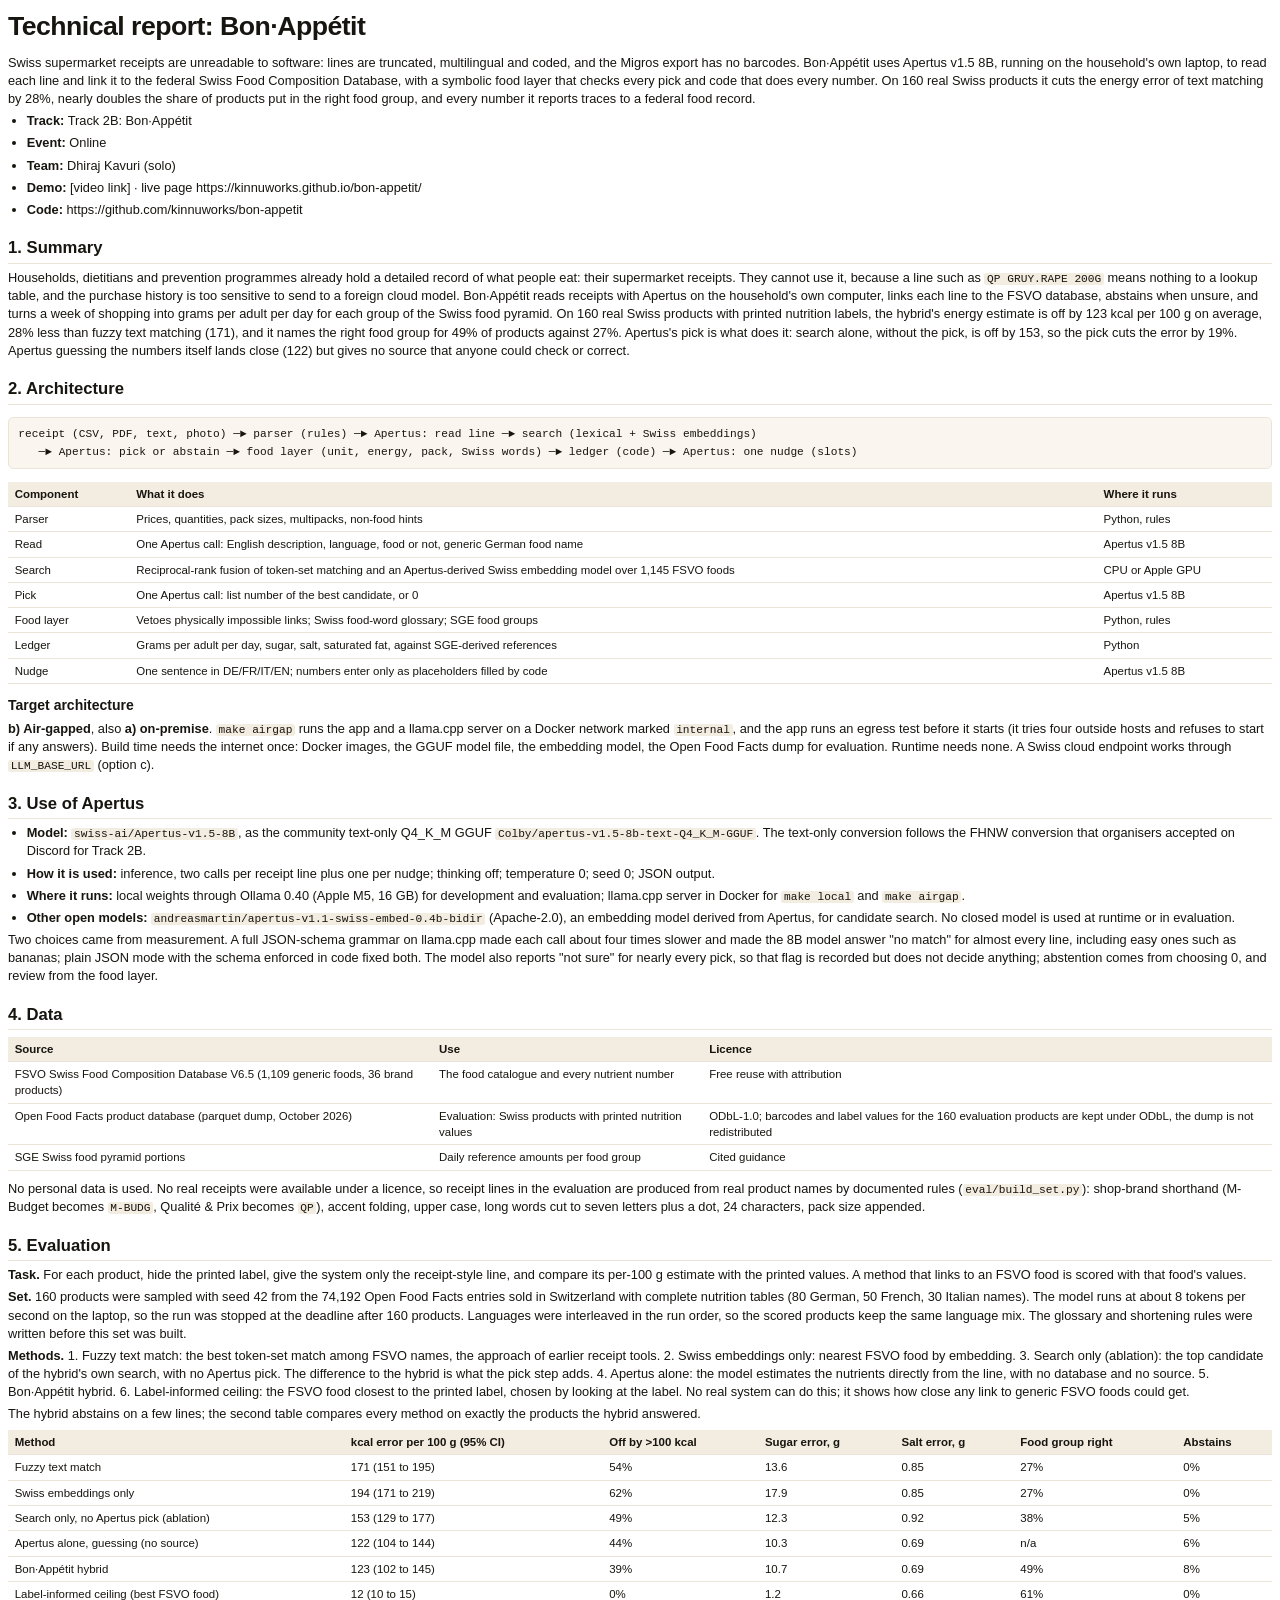
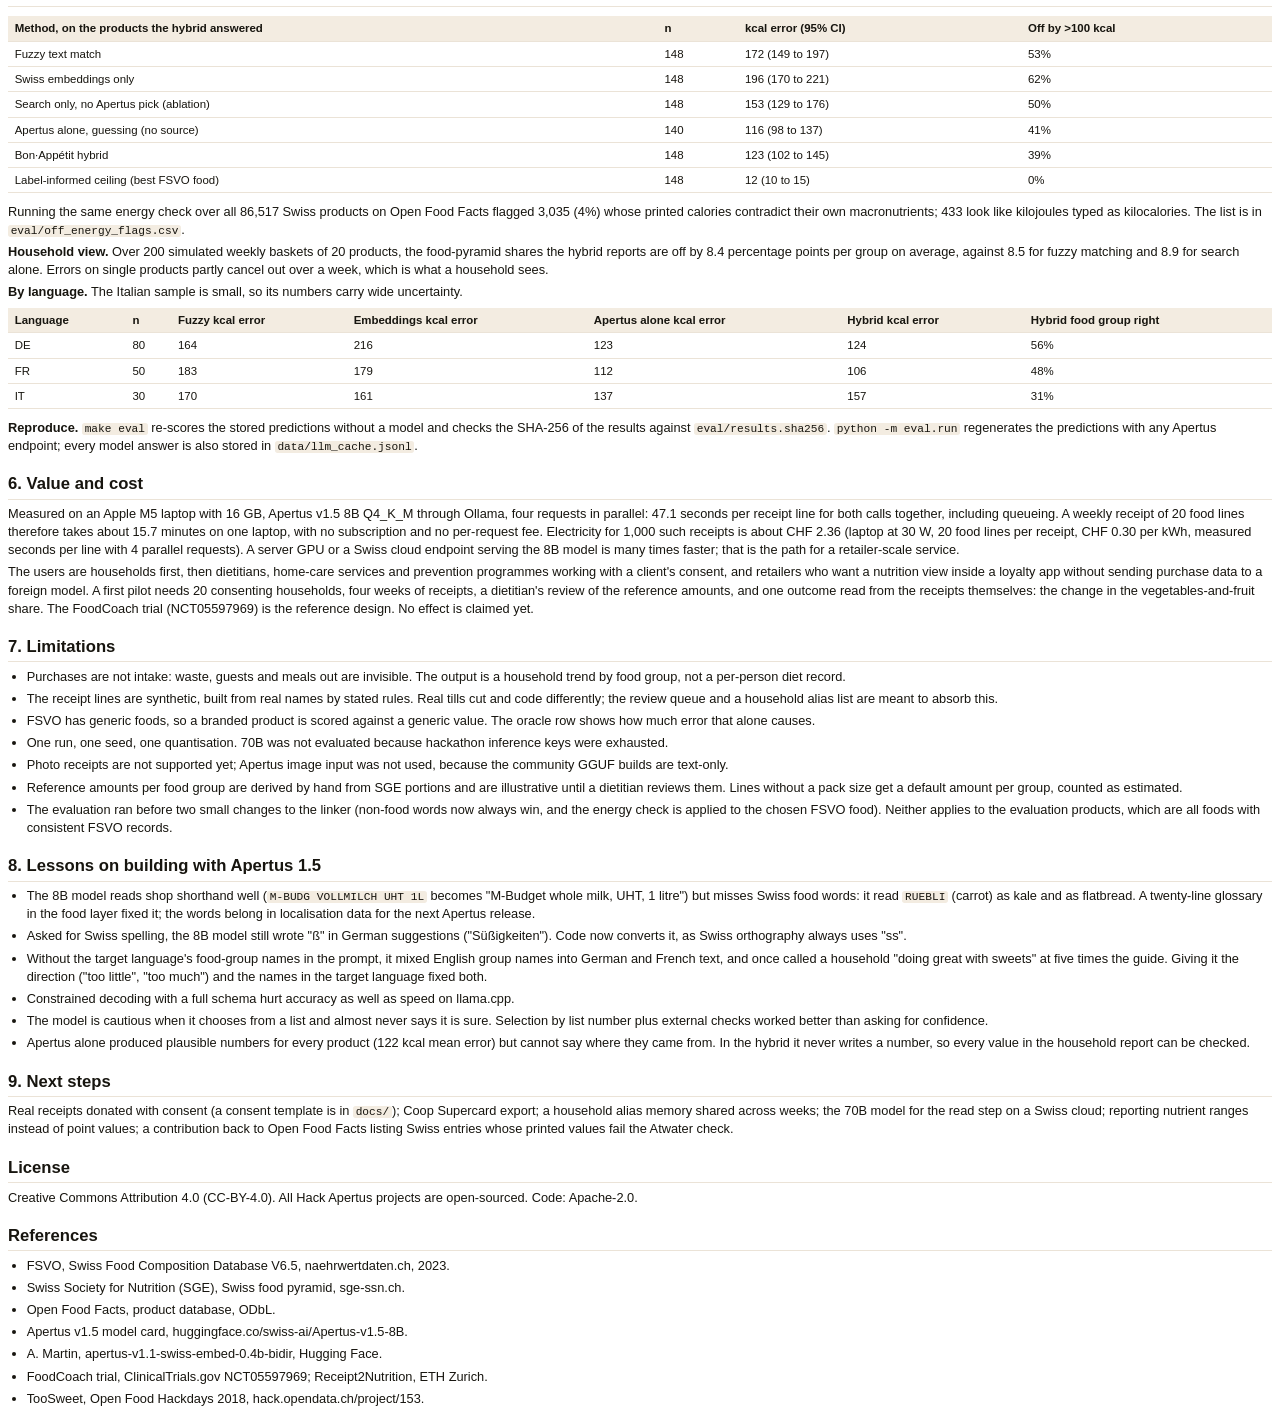
==== track_2b/docs/report.html @ 2a0ee04c "Final evaluation on 160 products, results hash, filled README and report, report PDF, restyled site " ====
<!doctype html><html><head><meta charset='utf-8'><style>
@page { size: A4; margin: 16mm 15mm 16mm 15mm; }
body { font: 9.6pt/1.42 "Inter", -apple-system, "Helvetica Neue", Arial, sans-serif; color: #17150F; }
h1 { font-size: 20pt; letter-spacing: -0.02em; margin: 0 0 6pt; }
h2 { font-size: 12.5pt; margin: 13pt 0 4pt; color: #17150F; border-bottom: 1px solid #EBE3D7; padding-bottom: 2pt; }
h3 { font-size: 10.5pt; margin: 9pt 0 3pt; }
p, li { margin: 3pt 0; }
ul { padding-left: 14pt; margin: 3pt 0; }
table { border-collapse: collapse; width: 100%; margin: 5pt 0 7pt; font-size: 8.6pt; }
th, td { border-bottom: 1px solid #EBE3D7; padding: 3pt 5pt; text-align: left; vertical-align: top; }
th { background: #F3ECE1; }
code { font: 8.4pt "JetBrains Mono", Menlo, monospace; background: #F3ECE1; padding: 0 2pt; border-radius: 2pt; }
pre { background: #FAF6EF; border: 1px solid #EBE3D7; padding: 5pt 7pt; border-radius: 4pt; white-space: pre-wrap; }
pre code { background: none; padding: 0; }
blockquote { margin: 4pt 0; padding-left: 8pt; border-left: 3px solid #D66B38; color: #423C33; }
img { max-width: 100%; }
</style></head><body><h1>Technical report: Bon·Appétit</h1>
<p>Swiss supermarket receipts are unreadable to software: lines are truncated, multilingual and coded, and the Migros export has no barcodes. Bon·Appétit uses Apertus v1.5 8B, running on the household's own laptop, to read each line and link it to the federal Swiss Food Composition Database, with a symbolic food layer that checks every pick and code that does every number. On 160 real Swiss products it cuts the energy error of text matching by 28%, nearly doubles the share of products put in the right food group, and every number it reports traces to a federal food record.</p>
<ul>
<li><strong>Track:</strong> Track 2B: Bon·Appétit</li>
<li><strong>Event:</strong> Online</li>
<li><strong>Team:</strong> Dhiraj Kavuri (solo)</li>
<li><strong>Demo:</strong> [video link] · live page https://kinnuworks.github.io/bon-appetit/</li>
<li><strong>Code:</strong> https://github.com/kinnuworks/bon-appetit</li>
</ul>
<h2>1. Summary</h2>
<p>Households, dietitians and prevention programmes already hold a detailed record of what people eat: their supermarket receipts. They cannot use it, because a line such as <code>QP GRUY.RAPE 200G</code> means nothing to a lookup table, and the purchase history is too sensitive to send to a foreign cloud model. Bon·Appétit reads receipts with Apertus on the household's own computer, links each line to the FSVO database, abstains when unsure, and turns a week of shopping into grams per adult per day for each group of the Swiss food pyramid. On 160 real Swiss products with printed nutrition labels, the hybrid's energy estimate is off by 123 kcal per 100 g on average, 28% less than fuzzy text matching (171), and it names the right food group for 49% of products against 27%. Apertus's pick is what does it: search alone, without the pick, is off by 153, so the pick cuts the error by 19%. Apertus guessing the numbers itself lands close (122) but gives no source that anyone could check or correct.</p>
<h2>2. Architecture</h2>
<pre><code>receipt (CSV, PDF, text, photo) ─► parser (rules) ─► Apertus: read line ─► search (lexical + Swiss embeddings)
   ─► Apertus: pick or abstain ─► food layer (unit, energy, pack, Swiss words) ─► ledger (code) ─► Apertus: one nudge (slots)
</code></pre>
<table>
<thead>
<tr>
<th>Component</th>
<th>What it does</th>
<th>Where it runs</th>
</tr>
</thead>
<tbody>
<tr>
<td>Parser</td>
<td>Prices, quantities, pack sizes, multipacks, non-food hints</td>
<td>Python, rules</td>
</tr>
<tr>
<td>Read</td>
<td>One Apertus call: English description, language, food or not, generic German food name</td>
<td>Apertus v1.5 8B</td>
</tr>
<tr>
<td>Search</td>
<td>Reciprocal-rank fusion of token-set matching and an Apertus-derived Swiss embedding model over 1,145 FSVO foods</td>
<td>CPU or Apple GPU</td>
</tr>
<tr>
<td>Pick</td>
<td>One Apertus call: list number of the best candidate, or 0</td>
<td>Apertus v1.5 8B</td>
</tr>
<tr>
<td>Food layer</td>
<td>Vetoes physically impossible links; Swiss food-word glossary; SGE food groups</td>
<td>Python, rules</td>
</tr>
<tr>
<td>Ledger</td>
<td>Grams per adult per day, sugar, salt, saturated fat, against SGE-derived references</td>
<td>Python</td>
</tr>
<tr>
<td>Nudge</td>
<td>One sentence in DE/FR/IT/EN; numbers enter only as placeholders filled by code</td>
<td>Apertus v1.5 8B</td>
</tr>
</tbody>
</table>
<h3>Target architecture</h3>
<p><strong>b) Air-gapped</strong>, also <strong>a) on-premise</strong>. <code>make airgap</code> runs the app and a llama.cpp server on a Docker network marked <code>internal</code>, and the app runs an egress test before it starts (it tries four outside hosts and refuses to start if any answers). Build time needs the internet once: Docker images, the GGUF model file, the embedding model, the Open Food Facts dump for evaluation. Runtime needs none. A Swiss cloud endpoint works through <code>LLM_BASE_URL</code> (option c).</p>
<h2>3. Use of Apertus</h2>
<ul>
<li><strong>Model:</strong> <code>swiss-ai/Apertus-v1.5-8B</code>, as the community text-only Q4_K_M GGUF <code>Colby/apertus-v1.5-8b-text-Q4_K_M-GGUF</code>. The text-only conversion follows the FHNW conversion that organisers accepted on Discord for Track 2B.</li>
<li><strong>How it is used:</strong> inference, two calls per receipt line plus one per nudge; thinking off; temperature 0; seed 0; JSON output.</li>
<li><strong>Where it runs:</strong> local weights through Ollama 0.40 (Apple M5, 16 GB) for development and evaluation; llama.cpp server in Docker for <code>make local</code> and <code>make airgap</code>.</li>
<li><strong>Other open models:</strong> <code>andreasmartin/apertus-v1.1-swiss-embed-0.4b-bidir</code> (Apache-2.0), an embedding model derived from Apertus, for candidate search. No closed model is used at runtime or in evaluation.</li>
</ul>
<p>Two choices came from measurement. A full JSON-schema grammar on llama.cpp made each call about four times slower and made the 8B model answer "no match" for almost every line, including easy ones such as bananas; plain JSON mode with the schema enforced in code fixed both. The model also reports "not sure" for nearly every pick, so that flag is recorded but does not decide anything; abstention comes from choosing 0, and review from the food layer.</p>
<h2>4. Data</h2>
<table>
<thead>
<tr>
<th>Source</th>
<th>Use</th>
<th>Licence</th>
</tr>
</thead>
<tbody>
<tr>
<td>FSVO Swiss Food Composition Database V6.5 (1,109 generic foods, 36 brand products)</td>
<td>The food catalogue and every nutrient number</td>
<td>Free reuse with attribution</td>
</tr>
<tr>
<td>Open Food Facts product database (parquet dump, October 2026)</td>
<td>Evaluation: Swiss products with printed nutrition values</td>
<td>ODbL-1.0; barcodes and label values for the 160 evaluation products are kept under ODbL, the dump is not redistributed</td>
</tr>
<tr>
<td>SGE Swiss food pyramid portions</td>
<td>Daily reference amounts per food group</td>
<td>Cited guidance</td>
</tr>
</tbody>
</table>
<p>No personal data is used. No real receipts were available under a licence, so receipt lines in the evaluation are produced from real product names by documented rules (<code>eval/build_set.py</code>): shop-brand shorthand (M-Budget becomes <code>M-BUDG</code>, Qualité &amp; Prix becomes <code>QP</code>), accent folding, upper case, long words cut to seven letters plus a dot, 24 characters, pack size appended.</p>
<h2>5. Evaluation</h2>
<p><strong>Task.</strong> For each product, hide the printed label, give the system only the receipt-style line, and compare its per-100 g estimate with the printed values. A method that links to an FSVO food is scored with that food's values.</p>
<p><strong>Set.</strong> 160 products were sampled with seed 42 from the 74,192 Open Food Facts entries sold in Switzerland with complete nutrition tables (80 German, 50 French, 30 Italian names). The model runs at about 8 tokens per second on the laptop, so the run was stopped at the deadline after 160 products. Languages were interleaved in the run order, so the scored products keep the same language mix. The glossary and shortening rules were written before this set was built.</p>
<p><strong>Methods.</strong>
1. Fuzzy text match: the best token-set match among FSVO names, the approach of earlier receipt tools.
2. Swiss embeddings only: nearest FSVO food by embedding.
3. Search only (ablation): the top candidate of the hybrid's own search, with no Apertus pick. The difference to the hybrid is what the pick step adds.
4. Apertus alone: the model estimates the nutrients directly from the line, with no database and no source.
5. Bon·Appétit hybrid.
6. Label-informed ceiling: the FSVO food closest to the printed label, chosen by looking at the label. No real system can do this; it shows how close any link to generic FSVO foods could get.</p>
<p>The hybrid abstains on a few lines; the second table compares every method on exactly the products the hybrid answered.</p>
<table>
<thead>
<tr>
<th>Method</th>
<th>kcal error per 100 g (95% CI)</th>
<th>Off by &gt;100 kcal</th>
<th>Sugar error, g</th>
<th>Salt error, g</th>
<th>Food group right</th>
<th>Abstains</th>
</tr>
</thead>
<tbody>
<tr>
<td>Fuzzy text match</td>
<td>171 (151 to 195)</td>
<td>54%</td>
<td>13.6</td>
<td>0.85</td>
<td>27%</td>
<td>0%</td>
</tr>
<tr>
<td>Swiss embeddings only</td>
<td>194 (171 to 219)</td>
<td>62%</td>
<td>17.9</td>
<td>0.85</td>
<td>27%</td>
<td>0%</td>
</tr>
<tr>
<td>Search only, no Apertus pick (ablation)</td>
<td>153 (129 to 177)</td>
<td>49%</td>
<td>12.3</td>
<td>0.92</td>
<td>38%</td>
<td>5%</td>
</tr>
<tr>
<td>Apertus alone, guessing (no source)</td>
<td>122 (104 to 144)</td>
<td>44%</td>
<td>10.3</td>
<td>0.69</td>
<td>n/a</td>
<td>6%</td>
</tr>
<tr>
<td>Bon·Appétit hybrid</td>
<td>123 (102 to 145)</td>
<td>39%</td>
<td>10.7</td>
<td>0.69</td>
<td>49%</td>
<td>8%</td>
</tr>
<tr>
<td>Label-informed ceiling (best FSVO food)</td>
<td>12 (10 to 15)</td>
<td>0%</td>
<td>1.2</td>
<td>0.66</td>
<td>61%</td>
<td>0%</td>
</tr>
</tbody>
</table>
<table>
<thead>
<tr>
<th>Method, on the products the hybrid answered</th>
<th>n</th>
<th>kcal error (95% CI)</th>
<th>Off by &gt;100 kcal</th>
</tr>
</thead>
<tbody>
<tr>
<td>Fuzzy text match</td>
<td>148</td>
<td>172 (149 to 197)</td>
<td>53%</td>
</tr>
<tr>
<td>Swiss embeddings only</td>
<td>148</td>
<td>196 (170 to 221)</td>
<td>62%</td>
</tr>
<tr>
<td>Search only, no Apertus pick (ablation)</td>
<td>148</td>
<td>153 (129 to 176)</td>
<td>50%</td>
</tr>
<tr>
<td>Apertus alone, guessing (no source)</td>
<td>140</td>
<td>116 (98 to 137)</td>
<td>41%</td>
</tr>
<tr>
<td>Bon·Appétit hybrid</td>
<td>148</td>
<td>123 (102 to 145)</td>
<td>39%</td>
</tr>
<tr>
<td>Label-informed ceiling (best FSVO food)</td>
<td>148</td>
<td>12 (10 to 15)</td>
<td>0%</td>
</tr>
</tbody>
</table>
<p>Running the same energy check over all 86,517 Swiss products on Open Food Facts flagged 3,035 (4%) whose printed calories contradict their own macronutrients; 433 look like kilojoules typed as kilocalories. The list is in <code>eval/off_energy_flags.csv</code>.</p>
<p><strong>Household view.</strong> Over 200 simulated weekly baskets of 20 products, the food-pyramid shares the hybrid reports are off by 8.4 percentage points per group on average, against 8.5 for fuzzy matching and 8.9 for search alone. Errors on single products partly cancel out over a week, which is what a household sees.</p>
<p><strong>By language.</strong> The Italian sample is small, so its numbers carry wide uncertainty.</p>
<table>
<thead>
<tr>
<th>Language</th>
<th>n</th>
<th>Fuzzy kcal error</th>
<th>Embeddings kcal error</th>
<th>Apertus alone kcal error</th>
<th>Hybrid kcal error</th>
<th>Hybrid food group right</th>
</tr>
</thead>
<tbody>
<tr>
<td>DE</td>
<td>80</td>
<td>164</td>
<td>216</td>
<td>123</td>
<td>124</td>
<td>56%</td>
</tr>
<tr>
<td>FR</td>
<td>50</td>
<td>183</td>
<td>179</td>
<td>112</td>
<td>106</td>
<td>48%</td>
</tr>
<tr>
<td>IT</td>
<td>30</td>
<td>170</td>
<td>161</td>
<td>137</td>
<td>157</td>
<td>31%</td>
</tr>
</tbody>
</table>
<p><strong>Reproduce.</strong> <code>make eval</code> re-scores the stored predictions without a model and checks the SHA-256 of the results against <code>eval/results.sha256</code>. <code>python -m eval.run</code> regenerates the predictions with any Apertus endpoint; every model answer is also stored in <code>data/llm_cache.jsonl</code>.</p>
<h2>6. Value and cost</h2>
<p>Measured on an Apple M5 laptop with 16 GB, Apertus v1.5 8B Q4_K_M through Ollama, four requests in parallel: 47.1 seconds per receipt line for both calls together, including queueing. A weekly receipt of 20 food lines therefore takes about 15.7 minutes on one laptop, with no subscription and no per-request fee. Electricity for 1,000 such receipts is about CHF 2.36 (laptop at 30 W, 20 food lines per receipt, CHF 0.30 per kWh, measured seconds per line with 4 parallel requests). A server GPU or a Swiss cloud endpoint serving the 8B model is many times faster; that is the path for a retailer-scale service.</p>
<p>The users are households first, then dietitians, home-care services and prevention programmes working with a client's consent, and retailers who want a nutrition view inside a loyalty app without sending purchase data to a foreign model. A first pilot needs 20 consenting households, four weeks of receipts, a dietitian's review of the reference amounts, and one outcome read from the receipts themselves: the change in the vegetables-and-fruit share. The FoodCoach trial (NCT05597969) is the reference design. No effect is claimed yet.</p>
<h2>7. Limitations</h2>
<ul>
<li>Purchases are not intake: waste, guests and meals out are invisible. The output is a household trend by food group, not a per-person diet record.</li>
<li>The receipt lines are synthetic, built from real names by stated rules. Real tills cut and code differently; the review queue and a household alias list are meant to absorb this.</li>
<li>FSVO has generic foods, so a branded product is scored against a generic value. The oracle row shows how much error that alone causes.</li>
<li>One run, one seed, one quantisation. 70B was not evaluated because hackathon inference keys were exhausted.</li>
<li>Photo receipts are not supported yet; Apertus image input was not used, because the community GGUF builds are text-only.</li>
<li>Reference amounts per food group are derived by hand from SGE portions and are illustrative until a dietitian reviews them. Lines without a pack size get a default amount per group, counted as estimated.</li>
<li>The evaluation ran before two small changes to the linker (non-food words now always win, and the energy check is applied to the chosen FSVO food). Neither applies to the evaluation products, which are all foods with consistent FSVO records.</li>
</ul>
<h2>8. Lessons on building with Apertus 1.5</h2>
<ul>
<li>The 8B model reads shop shorthand well (<code>M-BUDG VOLLMILCH UHT 1L</code> becomes "M-Budget whole milk, UHT, 1 litre") but misses Swiss food words: it read <code>RUEBLI</code> (carrot) as kale and as flatbread. A twenty-line glossary in the food layer fixed it; the words belong in localisation data for the next Apertus release.</li>
<li>Asked for Swiss spelling, the 8B model still wrote "ß" in German suggestions ("Süßigkeiten"). Code now converts it, as Swiss orthography always uses "ss".</li>
<li>Without the target language's food-group names in the prompt, it mixed English group names into German and French text, and once called a household "doing great with sweets" at five times the guide. Giving it the direction ("too little", "too much") and the names in the target language fixed both.</li>
<li>Constrained decoding with a full schema hurt accuracy as well as speed on llama.cpp.</li>
<li>The model is cautious when it chooses from a list and almost never says it is sure. Selection by list number plus external checks worked better than asking for confidence.</li>
<li>Apertus alone produced plausible numbers for every product (122 kcal mean error) but cannot say where they came from. In the hybrid it never writes a number, so every value in the household report can be checked.</li>
</ul>
<h2>9. Next steps</h2>
<p>Real receipts donated with consent (a consent template is in <code>docs/</code>); Coop Supercard export; a household alias memory shared across weeks; the 70B model for the read step on a Swiss cloud; reporting nutrient ranges instead of point values; a contribution back to Open Food Facts listing Swiss entries whose printed values fail the Atwater check.</p>
<h2>License</h2>
<p>Creative Commons Attribution 4.0 (CC-BY-4.0). All Hack Apertus projects are open-sourced. Code: Apache-2.0.</p>
<h2>References</h2>
<ul>
<li>FSVO, Swiss Food Composition Database V6.5, naehrwertdaten.ch, 2023.</li>
<li>Swiss Society for Nutrition (SGE), Swiss food pyramid, sge-ssn.ch.</li>
<li>Open Food Facts, product database, ODbL.</li>
<li>Apertus v1.5 model card, huggingface.co/swiss-ai/Apertus-v1.5-8B.</li>
<li>A. Martin, apertus-v1.1-swiss-embed-0.4b-bidir, Hugging Face.</li>
<li>FoodCoach trial, ClinicalTrials.gov NCT05597969; Receipt2Nutrition, ETH Zurich.</li>
<li>TooSweet, Open Food Hackdays 2018, hack.opendata.ch/project/153.</li>
</ul></body></html>
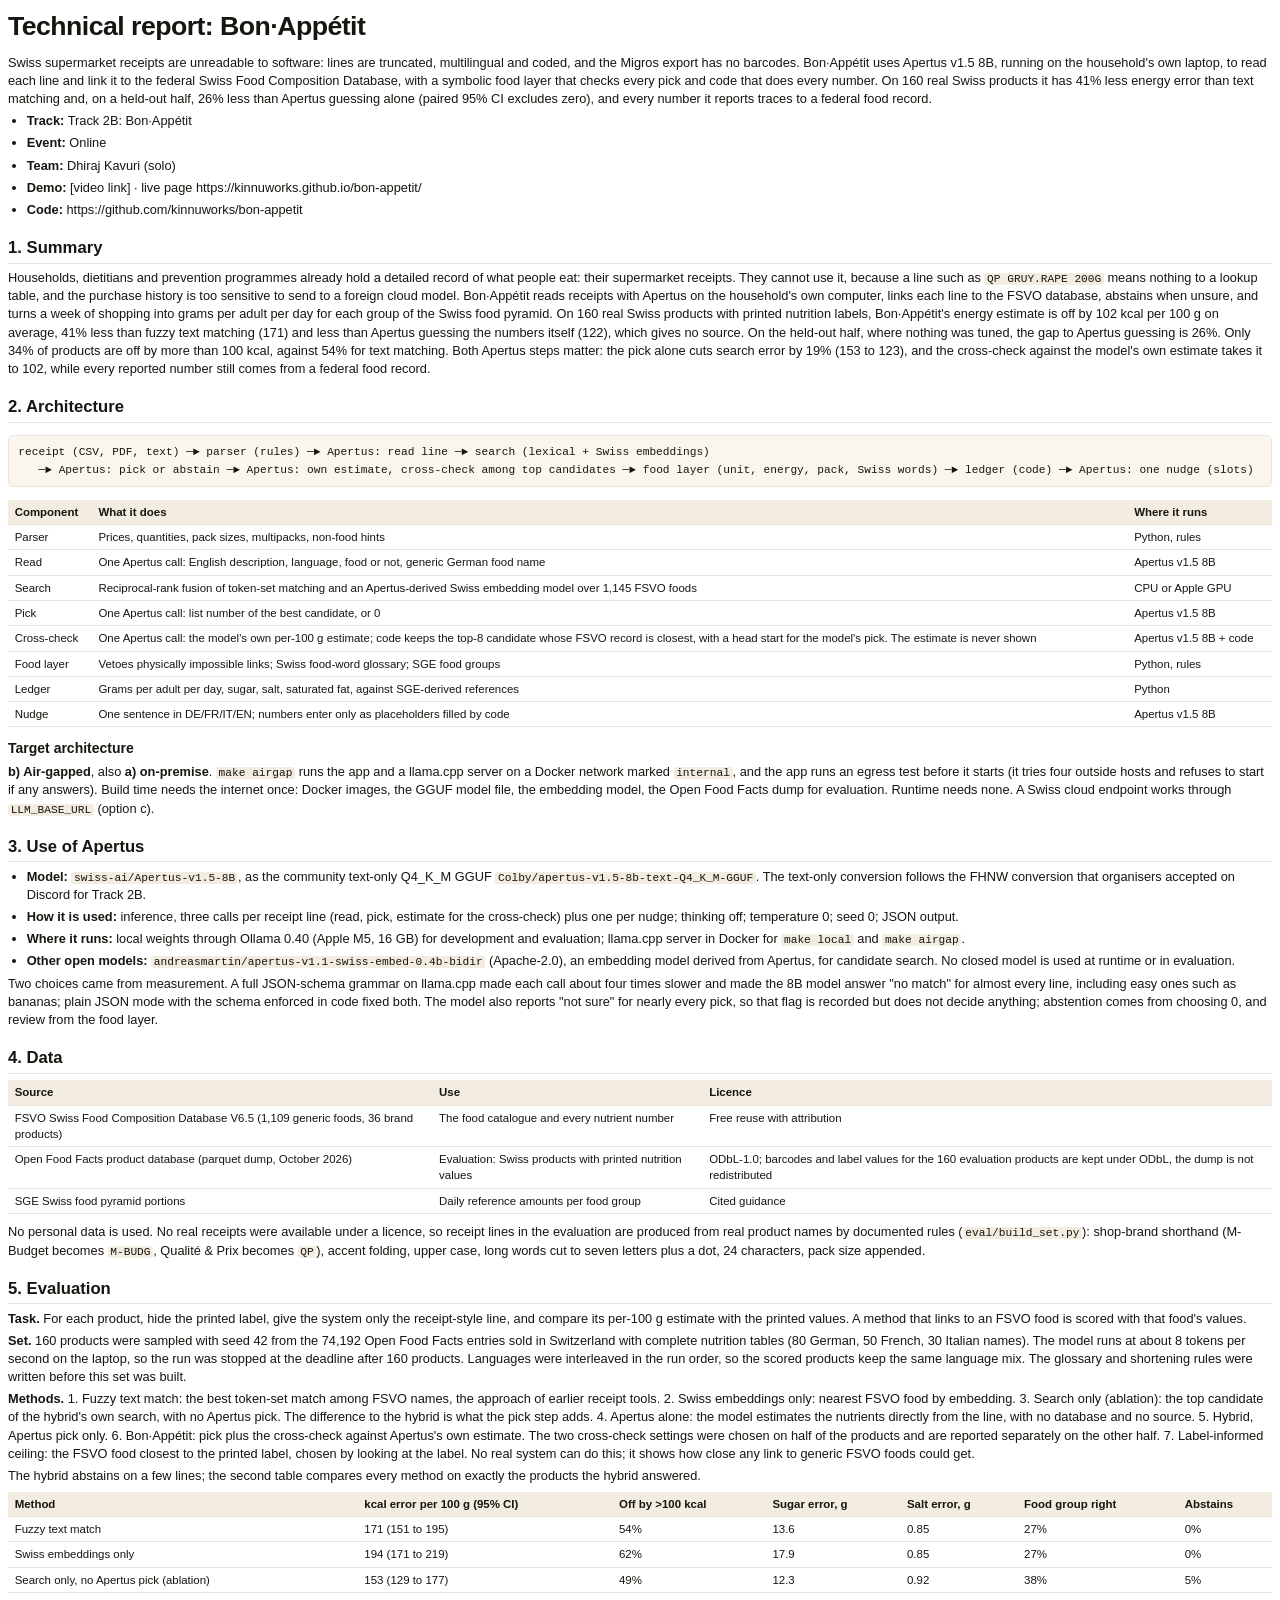
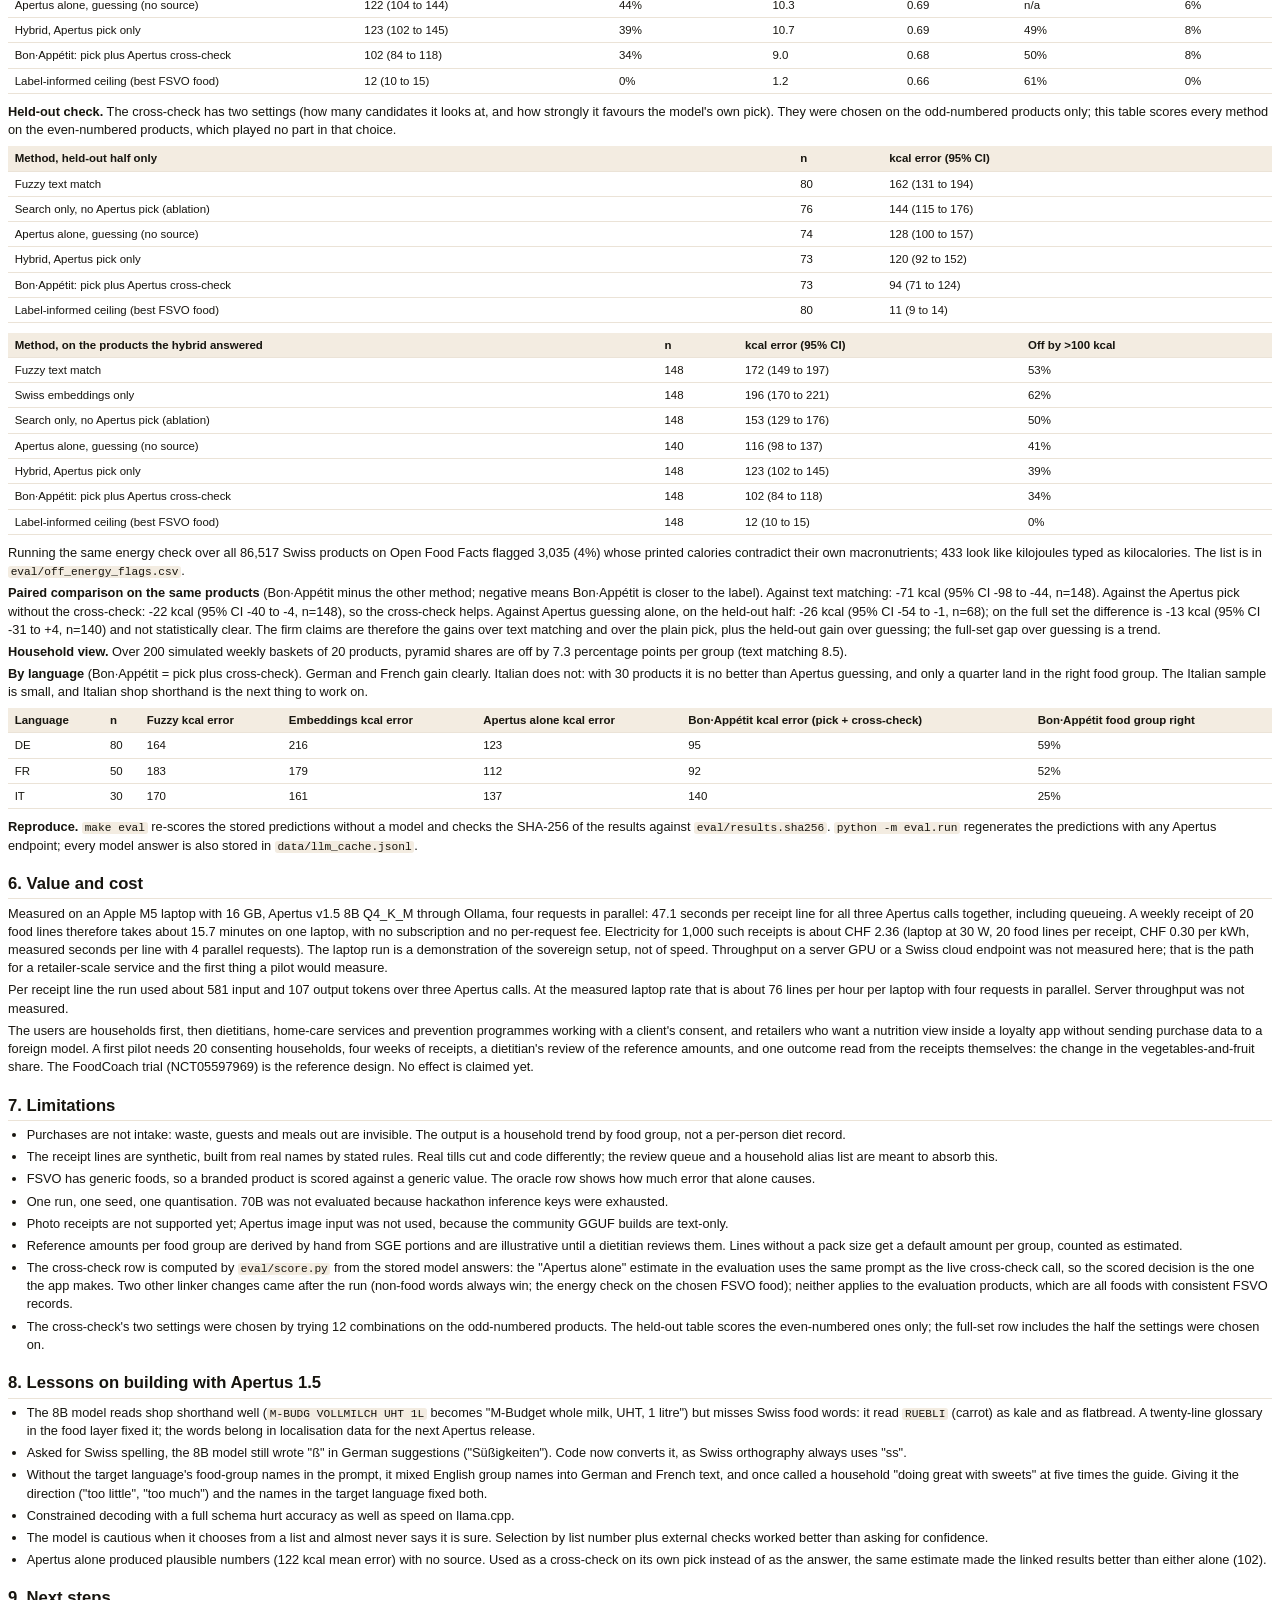
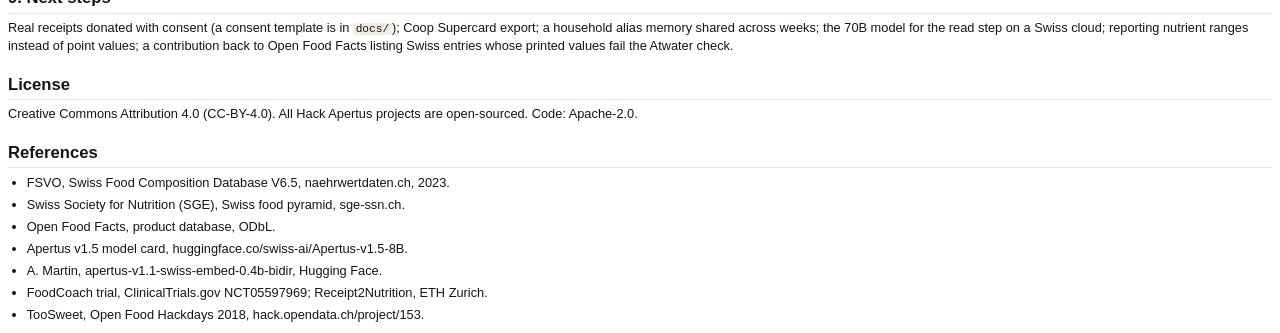
==== commit 3f9fbb4c: "Paired bootstrap comparisons, honest claim wording, scalability numbers Co-Authored-By: Claude Opus " ====
--- a/track_2b/docs/report.html
+++ b/track_2b/docs/report.html
@@ -15,7 +15,7 @@
 blockquote { margin: 4pt 0; padding-left: 8pt; border-left: 3px solid #D66B38; color: #423C33; }
 img { max-width: 100%; }
 </style></head><body><h1>Technical report: Bon·Appétit</h1>
-<p>Swiss supermarket receipts are unreadable to software: lines are truncated, multilingual and coded, and the Migros export has no barcodes. Bon·Appétit uses Apertus v1.5 8B, running on the household's own laptop, to read each line and link it to the federal Swiss Food Composition Database, with a symbolic food layer that checks every pick and code that does every number. On 160 real Swiss products it cuts the energy error of text matching by 28%, nearly doubles the share of products put in the right food group, and every number it reports traces to a federal food record.</p>
+<p>Swiss supermarket receipts are unreadable to software: lines are truncated, multilingual and coded, and the Migros export has no barcodes. Bon·Appétit uses Apertus v1.5 8B, running on the household's own laptop, to read each line and link it to the federal Swiss Food Composition Database, with a symbolic food layer that checks every pick and code that does every number. On 160 real Swiss products it has 41% less energy error than text matching and, on a held-out half, 26% less than Apertus guessing alone (paired 95% CI excludes zero), and every number it reports traces to a federal food record.</p>
 <ul>
 <li><strong>Track:</strong> Track 2B: Bon·Appétit</li>
 <li><strong>Event:</strong> Online</li>
@@ -24,10 +24,10 @@
 <li><strong>Code:</strong> https://github.com/kinnuworks/bon-appetit</li>
 </ul>
 <h2>1. Summary</h2>
-<p>Households, dietitians and prevention programmes already hold a detailed record of what people eat: their supermarket receipts. They cannot use it, because a line such as <code>QP GRUY.RAPE 200G</code> means nothing to a lookup table, and the purchase history is too sensitive to send to a foreign cloud model. Bon·Appétit reads receipts with Apertus on the household's own computer, links each line to the FSVO database, abstains when unsure, and turns a week of shopping into grams per adult per day for each group of the Swiss food pyramid. On 160 real Swiss products with printed nutrition labels, the hybrid's energy estimate is off by 123 kcal per 100 g on average, 28% less than fuzzy text matching (171), and it names the right food group for 49% of products against 27%. Apertus's pick is what does it: search alone, without the pick, is off by 153, so the pick cuts the error by 19%. Apertus guessing the numbers itself lands close (122) but gives no source that anyone could check or correct.</p>
+<p>Households, dietitians and prevention programmes already hold a detailed record of what people eat: their supermarket receipts. They cannot use it, because a line such as <code>QP GRUY.RAPE 200G</code> means nothing to a lookup table, and the purchase history is too sensitive to send to a foreign cloud model. Bon·Appétit reads receipts with Apertus on the household's own computer, links each line to the FSVO database, abstains when unsure, and turns a week of shopping into grams per adult per day for each group of the Swiss food pyramid. On 160 real Swiss products with printed nutrition labels, Bon·Appétit's energy estimate is off by 102 kcal per 100 g on average, 41% less than fuzzy text matching (171) and less than Apertus guessing the numbers itself (122), which gives no source. On the held-out half, where nothing was tuned, the gap to Apertus guessing is 26%. Only 34% of products are off by more than 100 kcal, against 54% for text matching. Both Apertus steps matter: the pick alone cuts search error by 19% (153 to 123), and the cross-check against the model's own estimate takes it to 102, while every reported number still comes from a federal food record.</p>
 <h2>2. Architecture</h2>
-<pre><code>receipt (CSV, PDF, text, photo) ─► parser (rules) ─► Apertus: read line ─► search (lexical + Swiss embeddings)
-   ─► Apertus: pick or abstain ─► food layer (unit, energy, pack, Swiss words) ─► ledger (code) ─► Apertus: one nudge (slots)
+<pre><code>receipt (CSV, PDF, text) ─► parser (rules) ─► Apertus: read line ─► search (lexical + Swiss embeddings)
+   ─► Apertus: pick or abstain ─► Apertus: own estimate, cross-check among top candidates ─► food layer (unit, energy, pack, Swiss words) ─► ledger (code) ─► Apertus: one nudge (slots)
 </code></pre>
 <table>
 <thead>
@@ -59,6 +59,11 @@
 <td>Apertus v1.5 8B</td>
 </tr>
 <tr>
+<td>Cross-check</td>
+<td>One Apertus call: the model's own per-100 g estimate; code keeps the top-8 candidate whose FSVO record is closest, with a head start for the model's pick. The estimate is never shown</td>
+<td>Apertus v1.5 8B + code</td>
+</tr>
+<tr>
 <td>Food layer</td>
 <td>Vetoes physically impossible links; Swiss food-word glossary; SGE food groups</td>
 <td>Python, rules</td>
@@ -80,7 +85,7 @@
 <h2>3. Use of Apertus</h2>
 <ul>
 <li><strong>Model:</strong> <code>swiss-ai/Apertus-v1.5-8B</code>, as the community text-only Q4_K_M GGUF <code>Colby/apertus-v1.5-8b-text-Q4_K_M-GGUF</code>. The text-only conversion follows the FHNW conversion that organisers accepted on Discord for Track 2B.</li>
-<li><strong>How it is used:</strong> inference, two calls per receipt line plus one per nudge; thinking off; temperature 0; seed 0; JSON output.</li>
+<li><strong>How it is used:</strong> inference, three calls per receipt line (read, pick, estimate for the cross-check) plus one per nudge; thinking off; temperature 0; seed 0; JSON output.</li>
 <li><strong>Where it runs:</strong> local weights through Ollama 0.40 (Apple M5, 16 GB) for development and evaluation; llama.cpp server in Docker for <code>make local</code> and <code>make airgap</code>.</li>
 <li><strong>Other open models:</strong> <code>andreasmartin/apertus-v1.1-swiss-embed-0.4b-bidir</code> (Apache-2.0), an embedding model derived from Apertus, for candidate search. No closed model is used at runtime or in evaluation.</li>
 </ul>
@@ -121,8 +126,9 @@
 2. Swiss embeddings only: nearest FSVO food by embedding.
 3. Search only (ablation): the top candidate of the hybrid's own search, with no Apertus pick. The difference to the hybrid is what the pick step adds.
 4. Apertus alone: the model estimates the nutrients directly from the line, with no database and no source.
-5. Bon·Appétit hybrid.
-6. Label-informed ceiling: the FSVO food closest to the printed label, chosen by looking at the label. No real system can do this; it shows how close any link to generic FSVO foods could get.</p>
+5. Hybrid, Apertus pick only.
+6. Bon·Appétit: pick plus the cross-check against Apertus's own estimate. The two cross-check settings were chosen on half of the products and are reported separately on the other half.
+7. Label-informed ceiling: the FSVO food closest to the printed label, chosen by looking at the label. No real system can do this; it shows how close any link to generic FSVO foods could get.</p>
 <p>The hybrid abstains on a few lines; the second table compares every method on exactly the products the hybrid answered.</p>
 <table>
 <thead>
@@ -174,7 +180,7 @@
 <td>6%</td>
 </tr>
 <tr>
-<td>Bon·Appétit hybrid</td>
+<td>Hybrid, Apertus pick only</td>
 <td>123 (102 to 145)</td>
 <td>39%</td>
 <td>10.7</td>
@@ -183,6 +189,15 @@
 <td>8%</td>
 </tr>
 <tr>
+<td>Bon·Appétit: pick plus Apertus cross-check</td>
+<td>102 (84 to 118)</td>
+<td>34%</td>
+<td>9.0</td>
+<td>0.68</td>
+<td>50%</td>
+<td>8%</td>
+</tr>
+<tr>
 <td>Label-informed ceiling (best FSVO food)</td>
 <td>12 (10 to 15)</td>
 <td>0%</td>
@@ -190,6 +205,48 @@
 <td>0.66</td>
 <td>61%</td>
 <td>0%</td>
+</tr>
+</tbody>
+</table>
+<p><strong>Held-out check.</strong> The cross-check has two settings (how many candidates it looks at, and how strongly it favours the model's own pick). They were chosen on the odd-numbered products only; this table scores every method on the even-numbered products, which played no part in that choice.</p>
+<table>
+<thead>
+<tr>
+<th>Method, held-out half only</th>
+<th>n</th>
+<th>kcal error (95% CI)</th>
+</tr>
+</thead>
+<tbody>
+<tr>
+<td>Fuzzy text match</td>
+<td>80</td>
+<td>162 (131 to 194)</td>
+</tr>
+<tr>
+<td>Search only, no Apertus pick (ablation)</td>
+<td>76</td>
+<td>144 (115 to 176)</td>
+</tr>
+<tr>
+<td>Apertus alone, guessing (no source)</td>
+<td>74</td>
+<td>128 (100 to 157)</td>
+</tr>
+<tr>
+<td>Hybrid, Apertus pick only</td>
+<td>73</td>
+<td>120 (92 to 152)</td>
+</tr>
+<tr>
+<td>Bon·Appétit: pick plus Apertus cross-check</td>
+<td>73</td>
+<td>94 (71 to 124)</td>
+</tr>
+<tr>
+<td>Label-informed ceiling (best FSVO food)</td>
+<td>80</td>
+<td>11 (9 to 14)</td>
 </tr>
 </tbody>
 </table>
@@ -228,12 +285,18 @@
 <td>41%</td>
 </tr>
 <tr>
-<td>Bon·Appétit hybrid</td>
+<td>Hybrid, Apertus pick only</td>
 <td>148</td>
 <td>123 (102 to 145)</td>
 <td>39%</td>
 </tr>
 <tr>
+<td>Bon·Appétit: pick plus Apertus cross-check</td>
+<td>148</td>
+<td>102 (84 to 118)</td>
+<td>34%</td>
+</tr>
+<tr>
 <td>Label-informed ceiling (best FSVO food)</td>
 <td>148</td>
 <td>12 (10 to 15)</td>
@@ -242,8 +305,9 @@
 </tbody>
 </table>
 <p>Running the same energy check over all 86,517 Swiss products on Open Food Facts flagged 3,035 (4%) whose printed calories contradict their own macronutrients; 433 look like kilojoules typed as kilocalories. The list is in <code>eval/off_energy_flags.csv</code>.</p>
-<p><strong>Household view.</strong> Over 200 simulated weekly baskets of 20 products, the food-pyramid shares the hybrid reports are off by 8.4 percentage points per group on average, against 8.5 for fuzzy matching and 8.9 for search alone. Errors on single products partly cancel out over a week, which is what a household sees.</p>
-<p><strong>By language.</strong> The Italian sample is small, so its numbers carry wide uncertainty.</p>
+<p><strong>Paired comparison on the same products</strong> (Bon·Appétit minus the other method; negative means Bon·Appétit is closer to the label). Against text matching: -71 kcal (95% CI -98 to -44, n=148). Against the Apertus pick without the cross-check: -22 kcal (95% CI -40 to -4, n=148), so the cross-check helps. Against Apertus guessing alone, on the held-out half: -26 kcal (95% CI -54 to -1, n=68); on the full set the difference is -13 kcal (95% CI -31 to +4, n=140) and not statistically clear. The firm claims are therefore the gains over text matching and over the plain pick, plus the held-out gain over guessing; the full-set gap over guessing is a trend.</p>
+<p><strong>Household view.</strong> Over 200 simulated weekly baskets of 20 products, pyramid shares are off by 7.3 percentage points per group (text matching 8.5).</p>
+<p><strong>By language</strong> (Bon·Appétit = pick plus cross-check). German and French gain clearly. Italian does not: with 30 products it is no better than Apertus guessing, and only a quarter land in the right food group. The Italian sample is small, and Italian shop shorthand is the next thing to work on.</p>
 <table>
 <thead>
 <tr>
@@ -252,8 +316,8 @@
 <th>Fuzzy kcal error</th>
 <th>Embeddings kcal error</th>
 <th>Apertus alone kcal error</th>
-<th>Hybrid kcal error</th>
-<th>Hybrid food group right</th>
+<th>Bon·Appétit kcal error (pick + cross-check)</th>
+<th>Bon·Appétit food group right</th>
 </tr>
 </thead>
 <tbody>
@@ -263,8 +327,8 @@
 <td>164</td>
 <td>216</td>
 <td>123</td>
-<td>124</td>
-<td>56%</td>
+<td>95</td>
+<td>59%</td>
 </tr>
 <tr>
 <td>FR</td>
@@ -272,8 +336,8 @@
 <td>183</td>
 <td>179</td>
 <td>112</td>
-<td>106</td>
-<td>48%</td>
+<td>92</td>
+<td>52%</td>
 </tr>
 <tr>
 <td>IT</td>
@@ -281,14 +345,15 @@
 <td>170</td>
 <td>161</td>
 <td>137</td>
-<td>157</td>
-<td>31%</td>
+<td>140</td>
+<td>25%</td>
 </tr>
 </tbody>
 </table>
 <p><strong>Reproduce.</strong> <code>make eval</code> re-scores the stored predictions without a model and checks the SHA-256 of the results against <code>eval/results.sha256</code>. <code>python -m eval.run</code> regenerates the predictions with any Apertus endpoint; every model answer is also stored in <code>data/llm_cache.jsonl</code>.</p>
 <h2>6. Value and cost</h2>
-<p>Measured on an Apple M5 laptop with 16 GB, Apertus v1.5 8B Q4_K_M through Ollama, four requests in parallel: 47.1 seconds per receipt line for both calls together, including queueing. A weekly receipt of 20 food lines therefore takes about 15.7 minutes on one laptop, with no subscription and no per-request fee. Electricity for 1,000 such receipts is about CHF 2.36 (laptop at 30 W, 20 food lines per receipt, CHF 0.30 per kWh, measured seconds per line with 4 parallel requests). A server GPU or a Swiss cloud endpoint serving the 8B model is many times faster; that is the path for a retailer-scale service.</p>
+<p>Measured on an Apple M5 laptop with 16 GB, Apertus v1.5 8B Q4_K_M through Ollama, four requests in parallel: 47.1 seconds per receipt line for all three Apertus calls together, including queueing. A weekly receipt of 20 food lines therefore takes about 15.7 minutes on one laptop, with no subscription and no per-request fee. Electricity for 1,000 such receipts is about CHF 2.36 (laptop at 30 W, 20 food lines per receipt, CHF 0.30 per kWh, measured seconds per line with 4 parallel requests). The laptop run is a demonstration of the sovereign setup, not of speed. Throughput on a server GPU or a Swiss cloud endpoint was not measured here; that is the path for a retailer-scale service and the first thing a pilot would measure.</p>
+<p>Per receipt line the run used about 581 input and 107 output tokens over three Apertus calls. At the measured laptop rate that is about 76 lines per hour per laptop with four requests in parallel. Server throughput was not measured.</p>
 <p>The users are households first, then dietitians, home-care services and prevention programmes working with a client's consent, and retailers who want a nutrition view inside a loyalty app without sending purchase data to a foreign model. A first pilot needs 20 consenting households, four weeks of receipts, a dietitian's review of the reference amounts, and one outcome read from the receipts themselves: the change in the vegetables-and-fruit share. The FoodCoach trial (NCT05597969) is the reference design. No effect is claimed yet.</p>
 <h2>7. Limitations</h2>
 <ul>
@@ -298,7 +363,8 @@
 <li>One run, one seed, one quantisation. 70B was not evaluated because hackathon inference keys were exhausted.</li>
 <li>Photo receipts are not supported yet; Apertus image input was not used, because the community GGUF builds are text-only.</li>
 <li>Reference amounts per food group are derived by hand from SGE portions and are illustrative until a dietitian reviews them. Lines without a pack size get a default amount per group, counted as estimated.</li>
-<li>The evaluation ran before two small changes to the linker (non-food words now always win, and the energy check is applied to the chosen FSVO food). Neither applies to the evaluation products, which are all foods with consistent FSVO records.</li>
+<li>The cross-check row is computed by <code>eval/score.py</code> from the stored model answers: the "Apertus alone" estimate in the evaluation uses the same prompt as the live cross-check call, so the scored decision is the one the app makes. Two other linker changes came after the run (non-food words always win; the energy check on the chosen FSVO food); neither applies to the evaluation products, which are all foods with consistent FSVO records.</li>
+<li>The cross-check's two settings were chosen by trying 12 combinations on the odd-numbered products. The held-out table scores the even-numbered ones only; the full-set row includes the half the settings were chosen on.</li>
 </ul>
 <h2>8. Lessons on building with Apertus 1.5</h2>
 <ul>
@@ -307,7 +373,7 @@
 <li>Without the target language's food-group names in the prompt, it mixed English group names into German and French text, and once called a household "doing great with sweets" at five times the guide. Giving it the direction ("too little", "too much") and the names in the target language fixed both.</li>
 <li>Constrained decoding with a full schema hurt accuracy as well as speed on llama.cpp.</li>
 <li>The model is cautious when it chooses from a list and almost never says it is sure. Selection by list number plus external checks worked better than asking for confidence.</li>
-<li>Apertus alone produced plausible numbers for every product (122 kcal mean error) but cannot say where they came from. In the hybrid it never writes a number, so every value in the household report can be checked.</li>
+<li>Apertus alone produced plausible numbers (122 kcal mean error) with no source. Used as a cross-check on its own pick instead of as the answer, the same estimate made the linked results better than either alone (102).</li>
 </ul>
 <h2>9. Next steps</h2>
 <p>Real receipts donated with consent (a consent template is in <code>docs/</code>); Coop Supercard export; a household alias memory shared across weeks; the 70B model for the read step on a Swiss cloud; reporting nutrient ranges instead of point values; a contribution back to Open Food Facts listing Swiss entries whose printed values fail the Atwater check.</p>
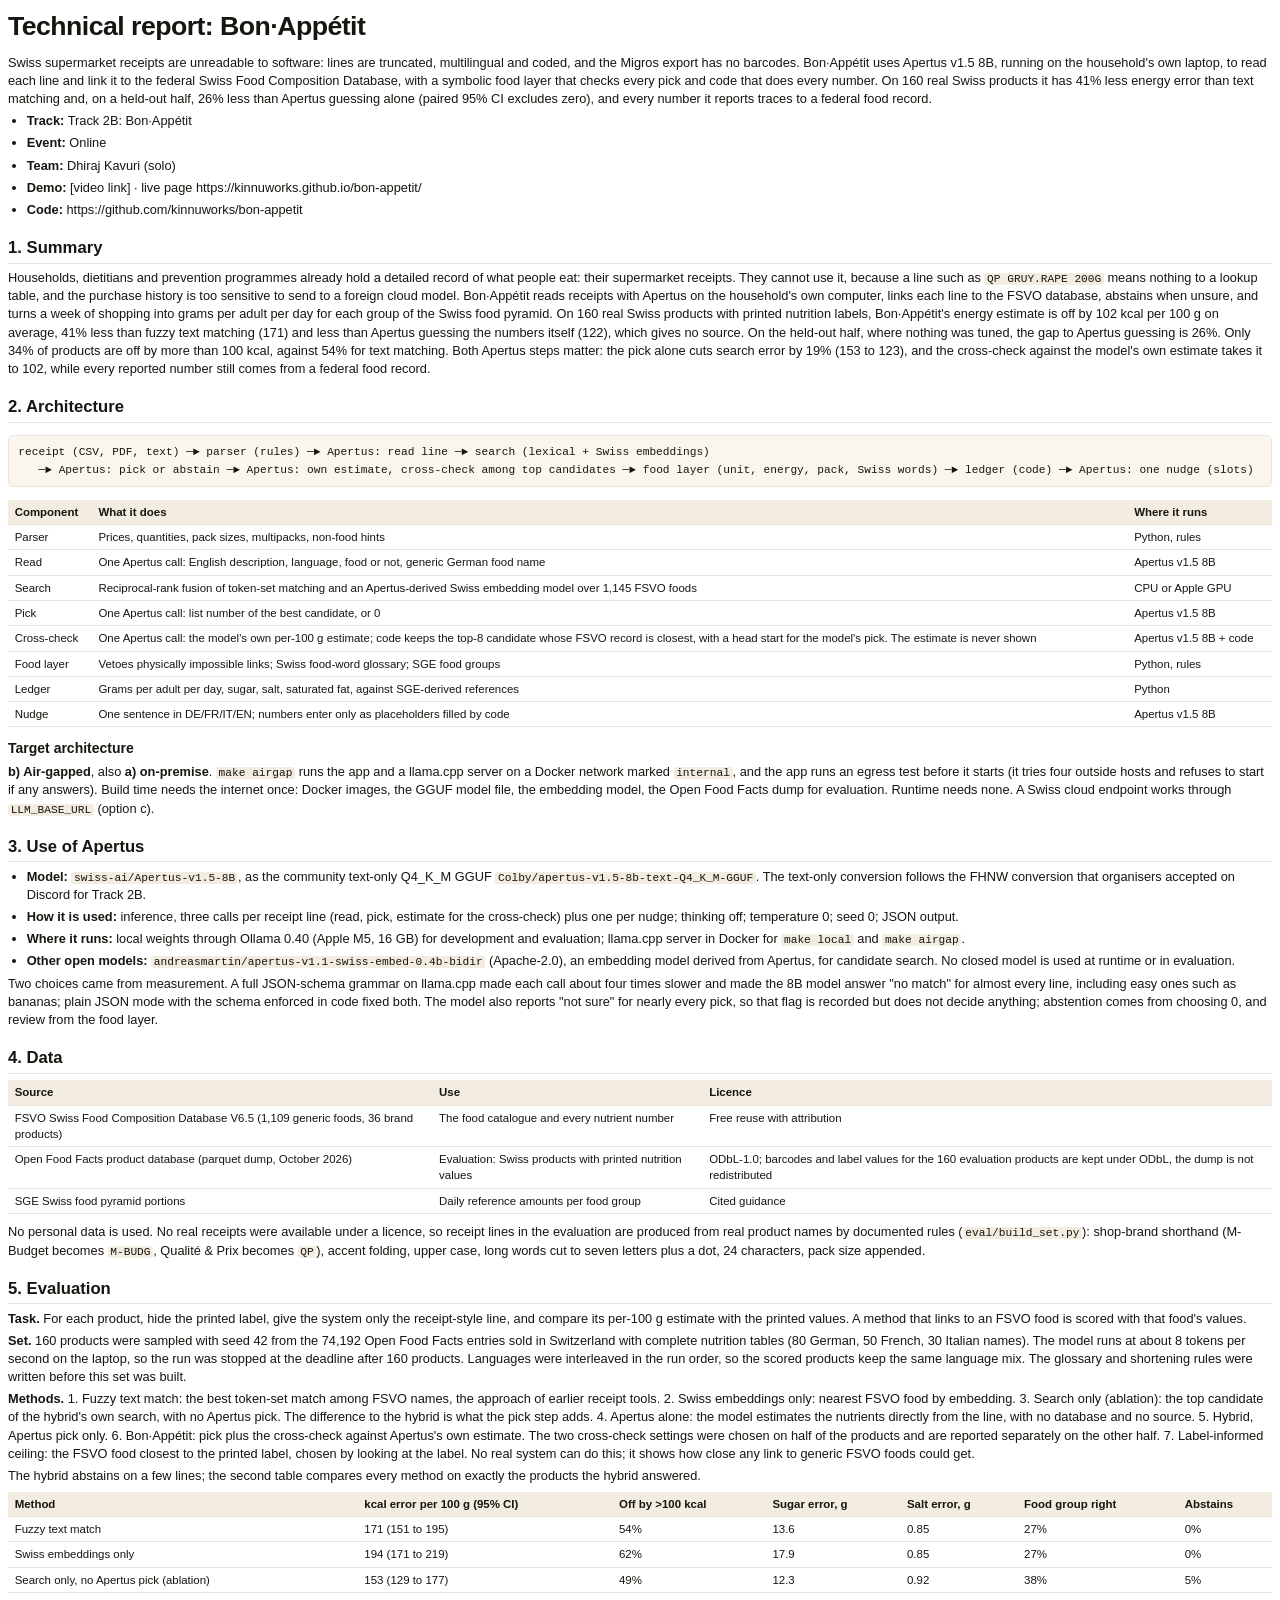
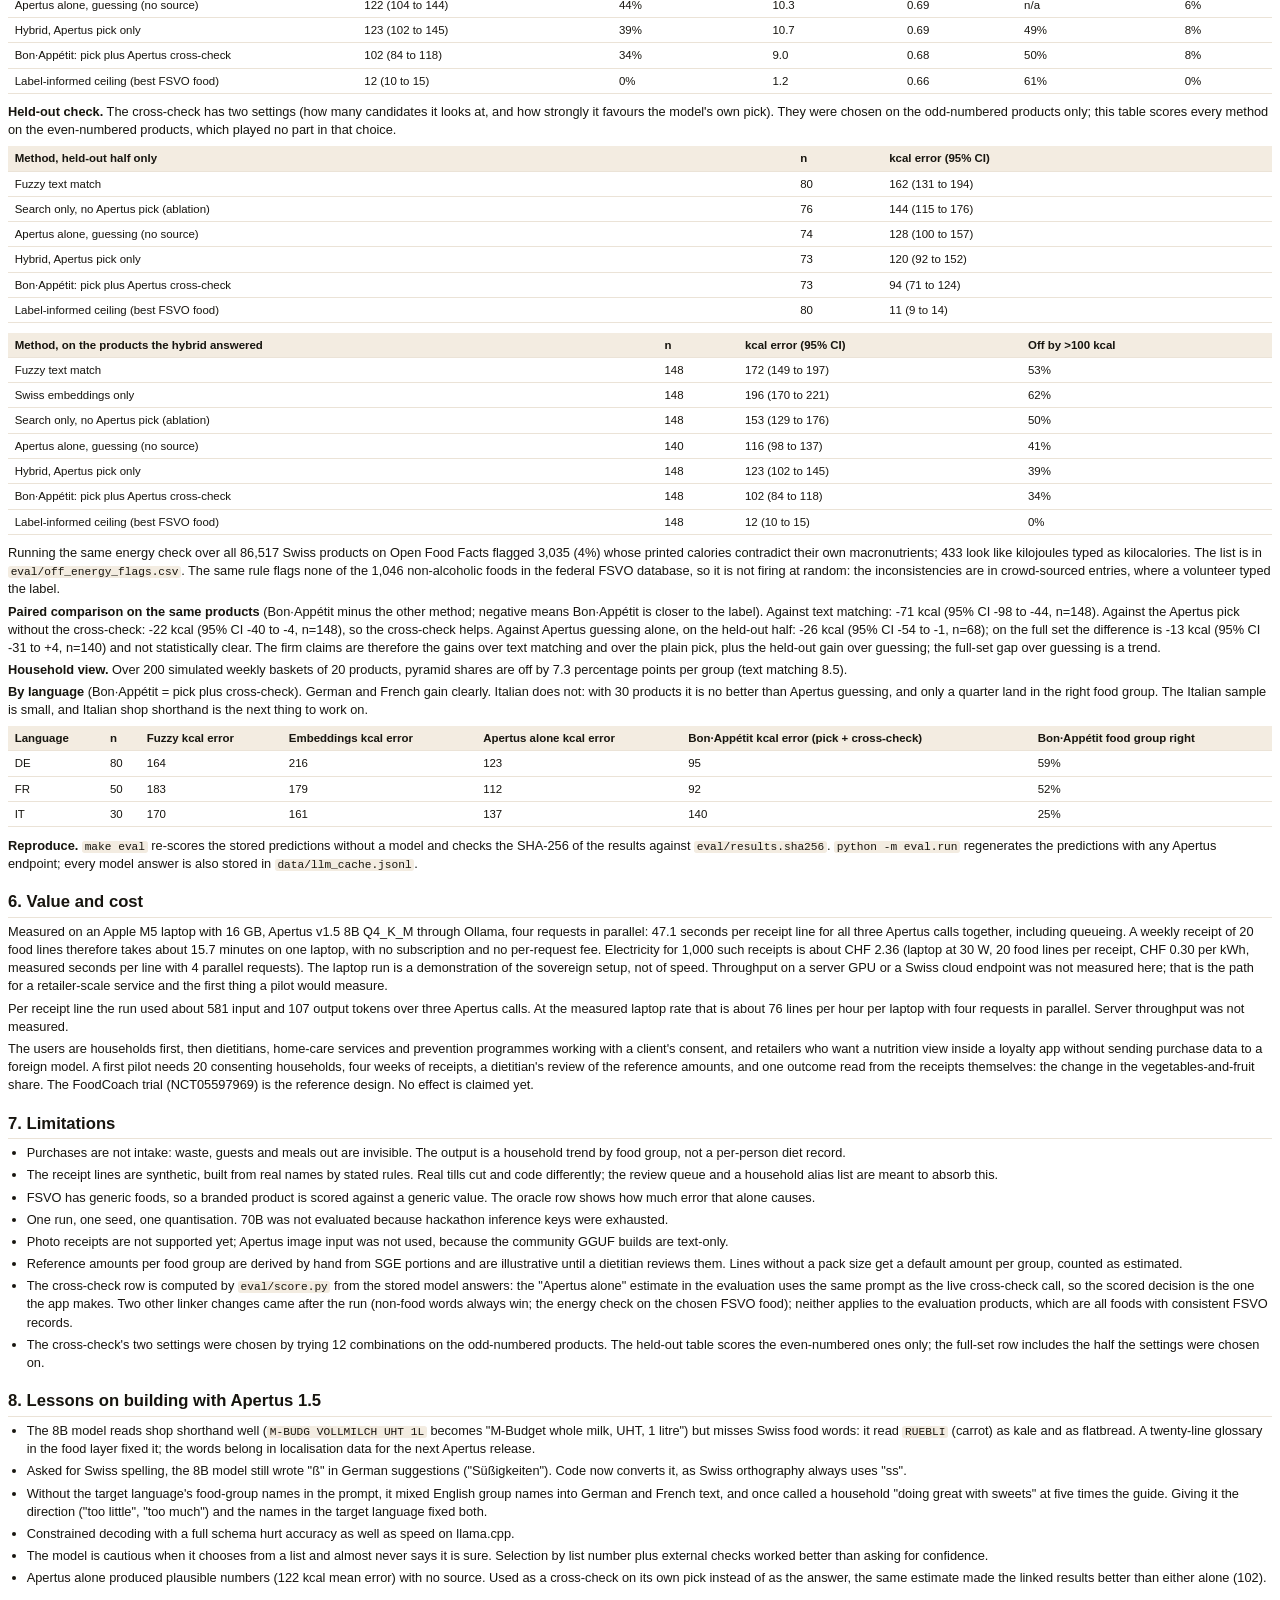
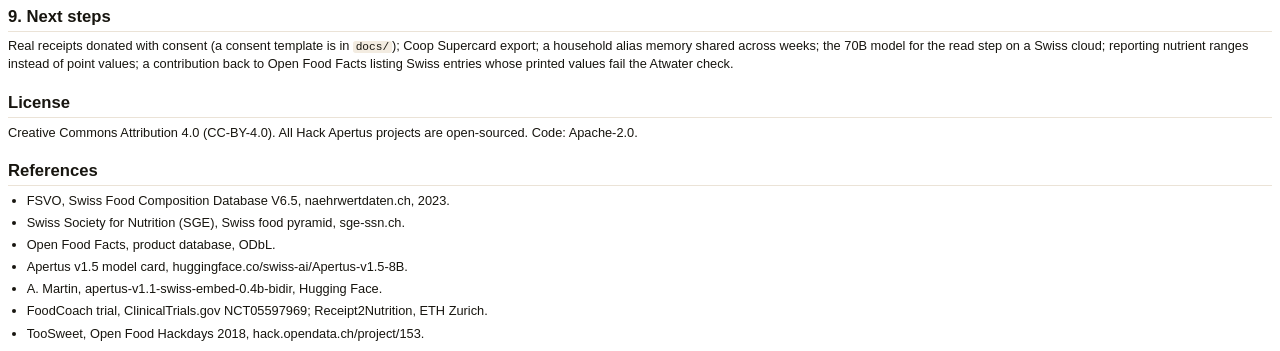
==== commit fb7cbae4: "Energy check validated on the federal database (0 of 1,046 flagged) Co-Authored-By: Claude Opus 5.5 " ====
--- a/track_2b/docs/report.html
+++ b/track_2b/docs/report.html
@@ -304,7 +304,7 @@
 </tr>
 </tbody>
 </table>
-<p>Running the same energy check over all 86,517 Swiss products on Open Food Facts flagged 3,035 (4%) whose printed calories contradict their own macronutrients; 433 look like kilojoules typed as kilocalories. The list is in <code>eval/off_energy_flags.csv</code>.</p>
+<p>Running the same energy check over all 86,517 Swiss products on Open Food Facts flagged 3,035 (4%) whose printed calories contradict their own macronutrients; 433 look like kilojoules typed as kilocalories. The list is in <code>eval/off_energy_flags.csv</code>. The same rule flags none of the 1,046 non-alcoholic foods in the federal FSVO database, so it is not firing at random: the inconsistencies are in crowd-sourced entries, where a volunteer typed the label.</p>
 <p><strong>Paired comparison on the same products</strong> (Bon·Appétit minus the other method; negative means Bon·Appétit is closer to the label). Against text matching: -71 kcal (95% CI -98 to -44, n=148). Against the Apertus pick without the cross-check: -22 kcal (95% CI -40 to -4, n=148), so the cross-check helps. Against Apertus guessing alone, on the held-out half: -26 kcal (95% CI -54 to -1, n=68); on the full set the difference is -13 kcal (95% CI -31 to +4, n=140) and not statistically clear. The firm claims are therefore the gains over text matching and over the plain pick, plus the held-out gain over guessing; the full-set gap over guessing is a trend.</p>
 <p><strong>Household view.</strong> Over 200 simulated weekly baskets of 20 products, pyramid shares are off by 7.3 percentage points per group (text matching 8.5).</p>
 <p><strong>By language</strong> (Bon·Appétit = pick plus cross-check). German and French gain clearly. Italian does not: with 30 products it is no better than Apertus guessing, and only a quarter land in the right food group. The Italian sample is small, and Italian shop shorthand is the next thing to work on.</p>
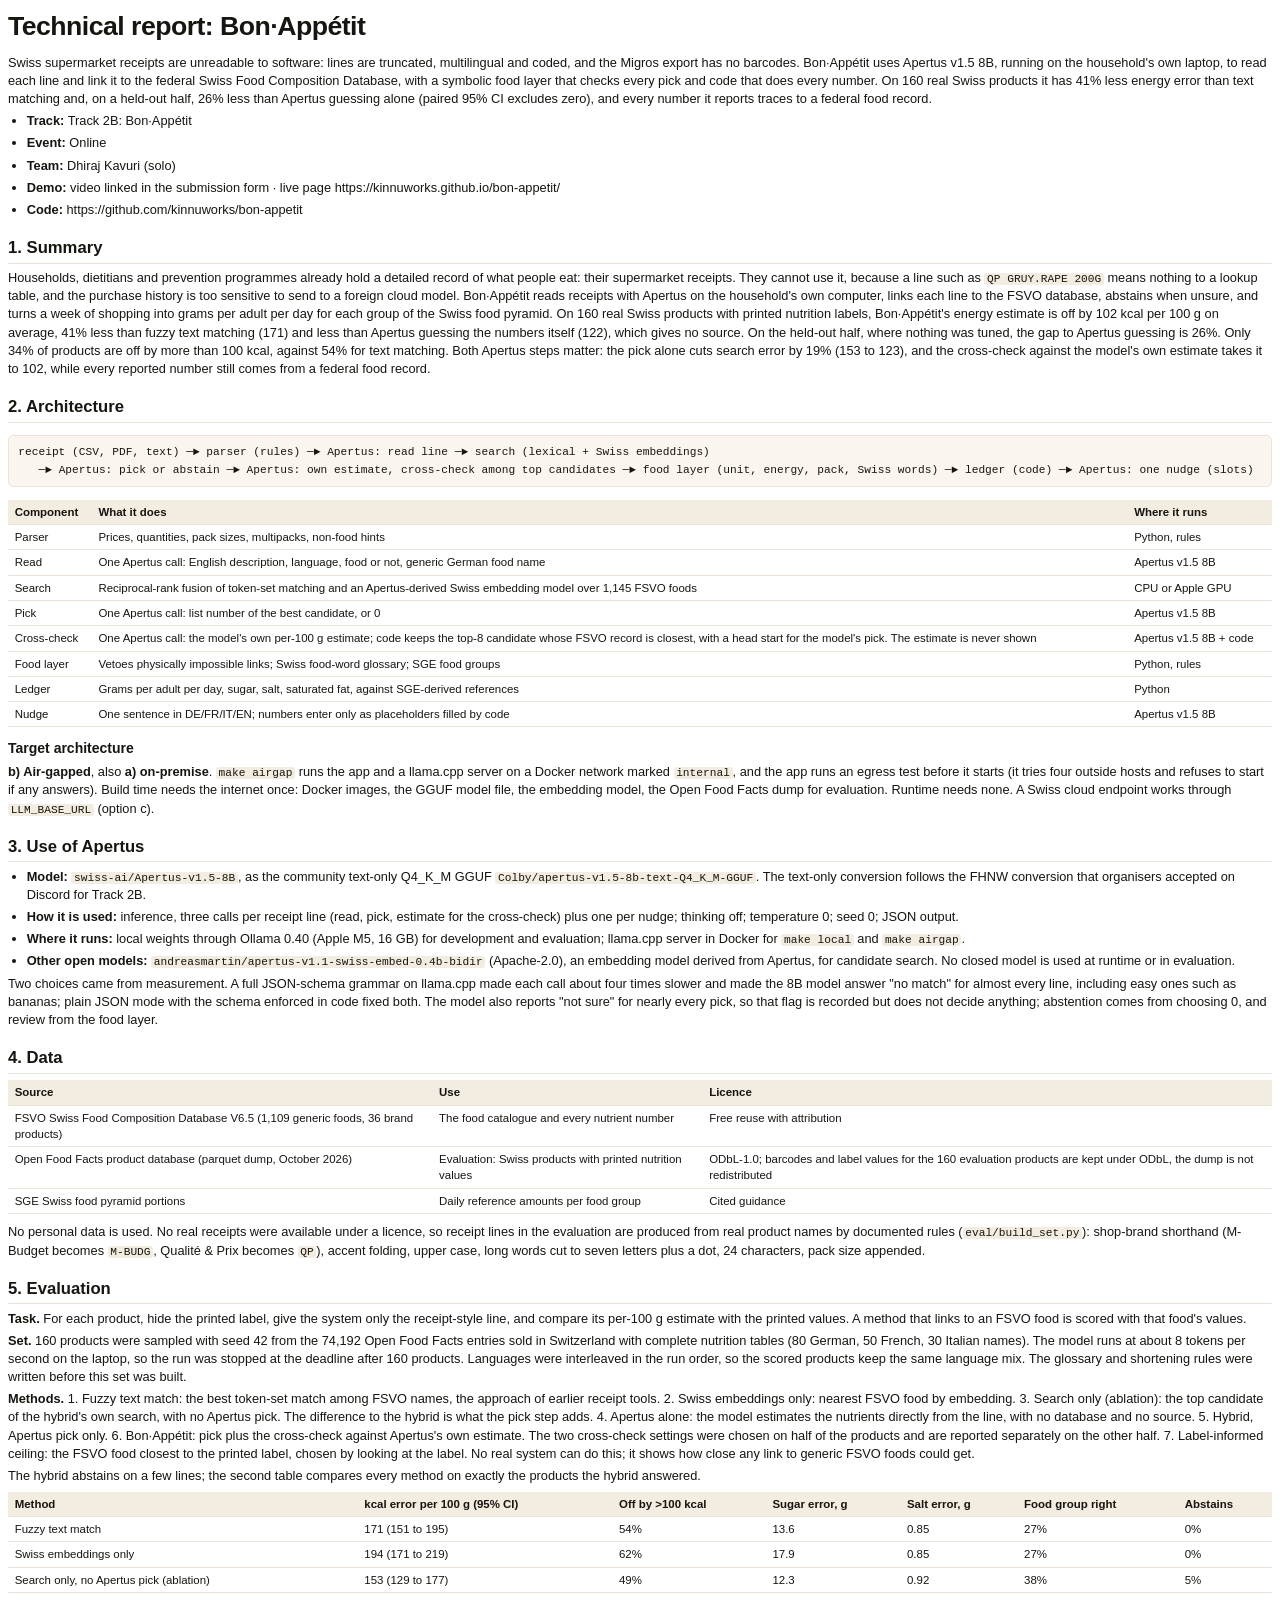
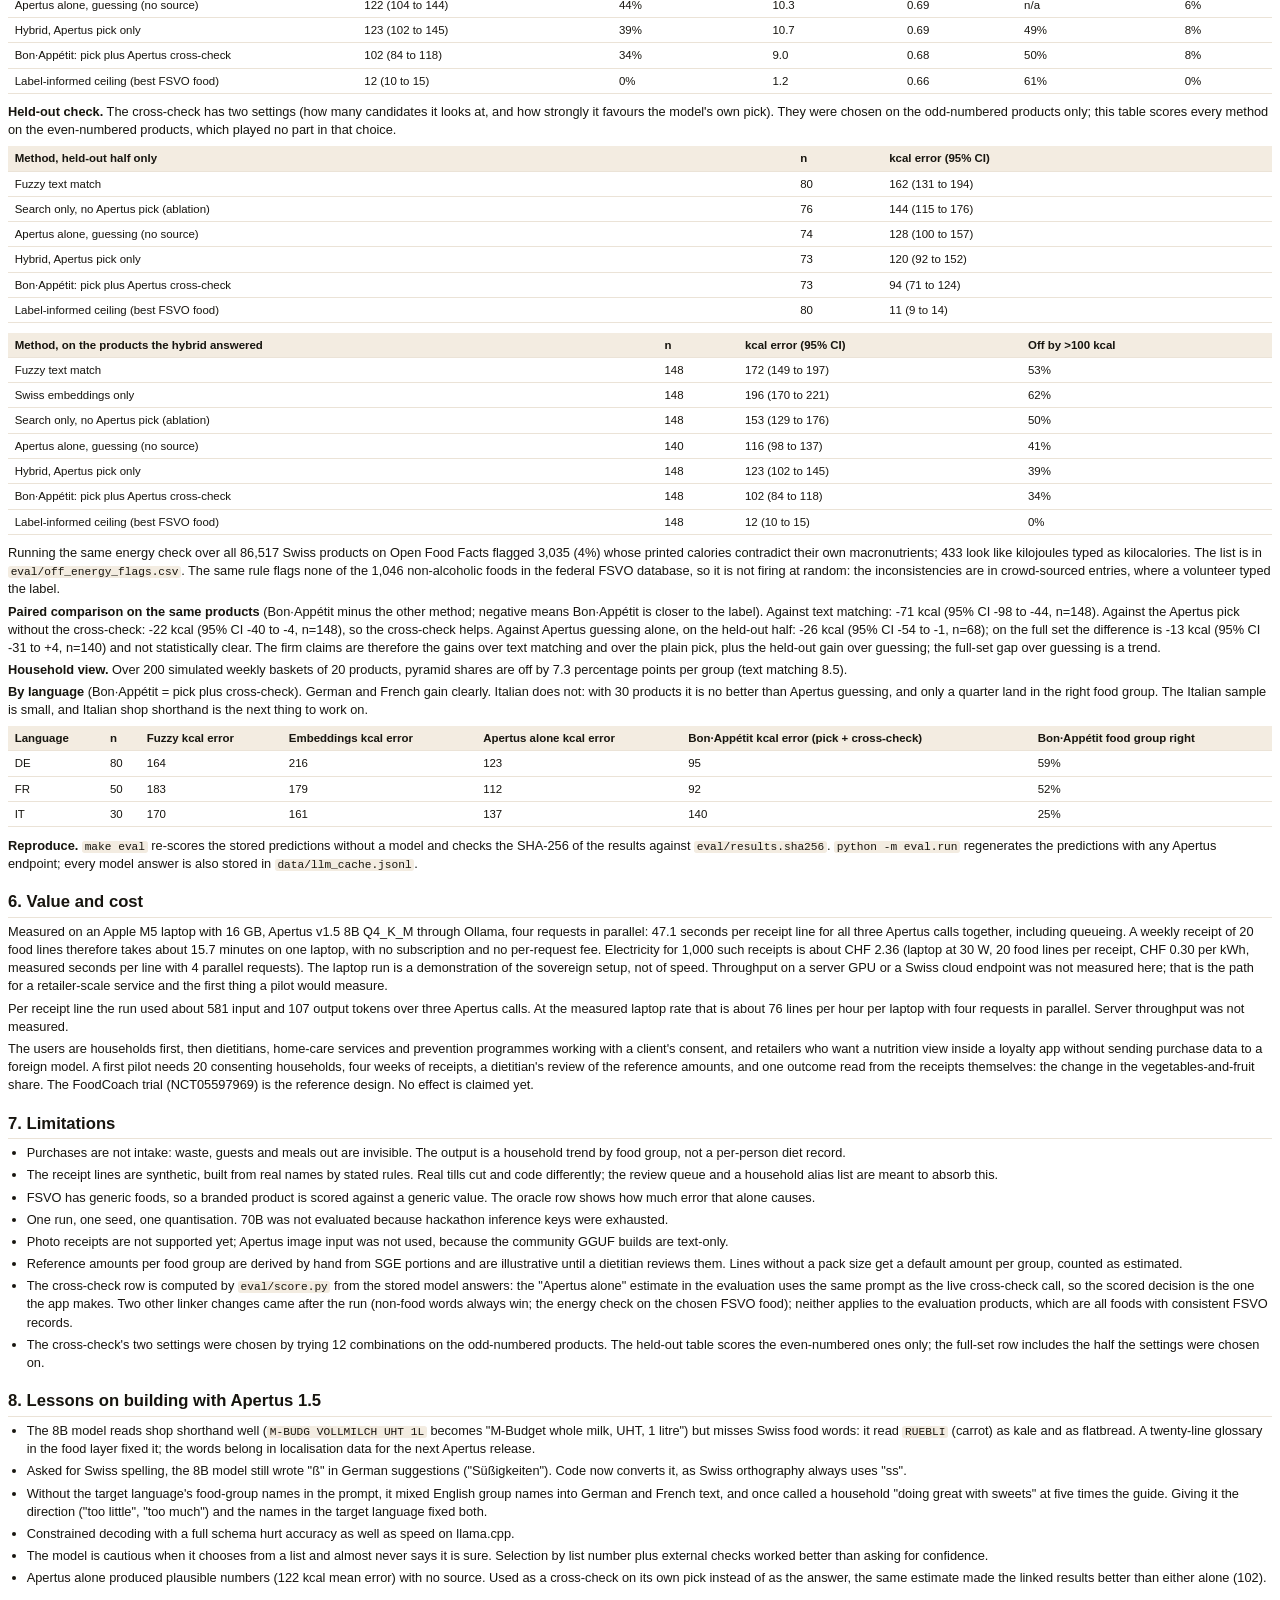
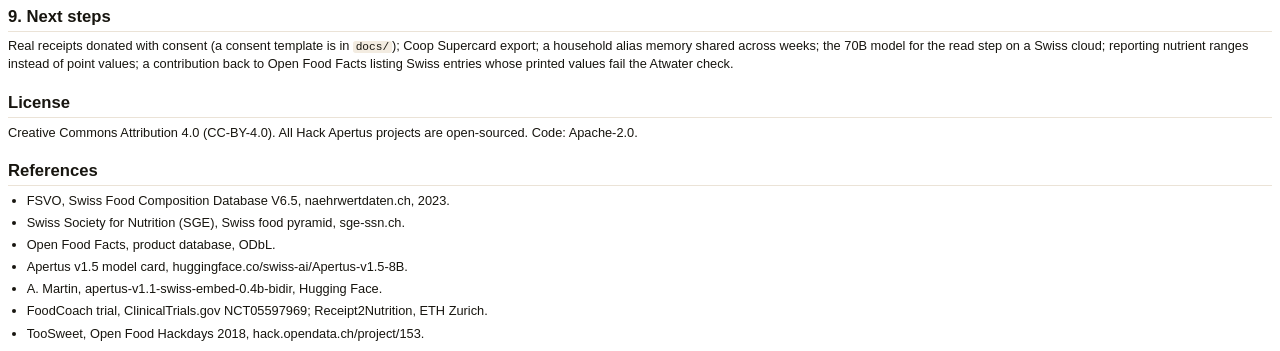
==== commit 358f1570: "Remove video placeholder Co-Authored-By: Claude Opus 5.5 <noreply@anthropic.com>" ====
--- a/track_2b/docs/report.html
+++ b/track_2b/docs/report.html
@@ -20,7 +20,7 @@
 <li><strong>Track:</strong> Track 2B: Bon·Appétit</li>
 <li><strong>Event:</strong> Online</li>
 <li><strong>Team:</strong> Dhiraj Kavuri (solo)</li>
-<li><strong>Demo:</strong> [video link] · live page https://kinnuworks.github.io/bon-appetit/</li>
+<li><strong>Demo:</strong> video linked in the submission form · live page https://kinnuworks.github.io/bon-appetit/</li>
 <li><strong>Code:</strong> https://github.com/kinnuworks/bon-appetit</li>
 </ul>
 <h2>1. Summary</h2>
